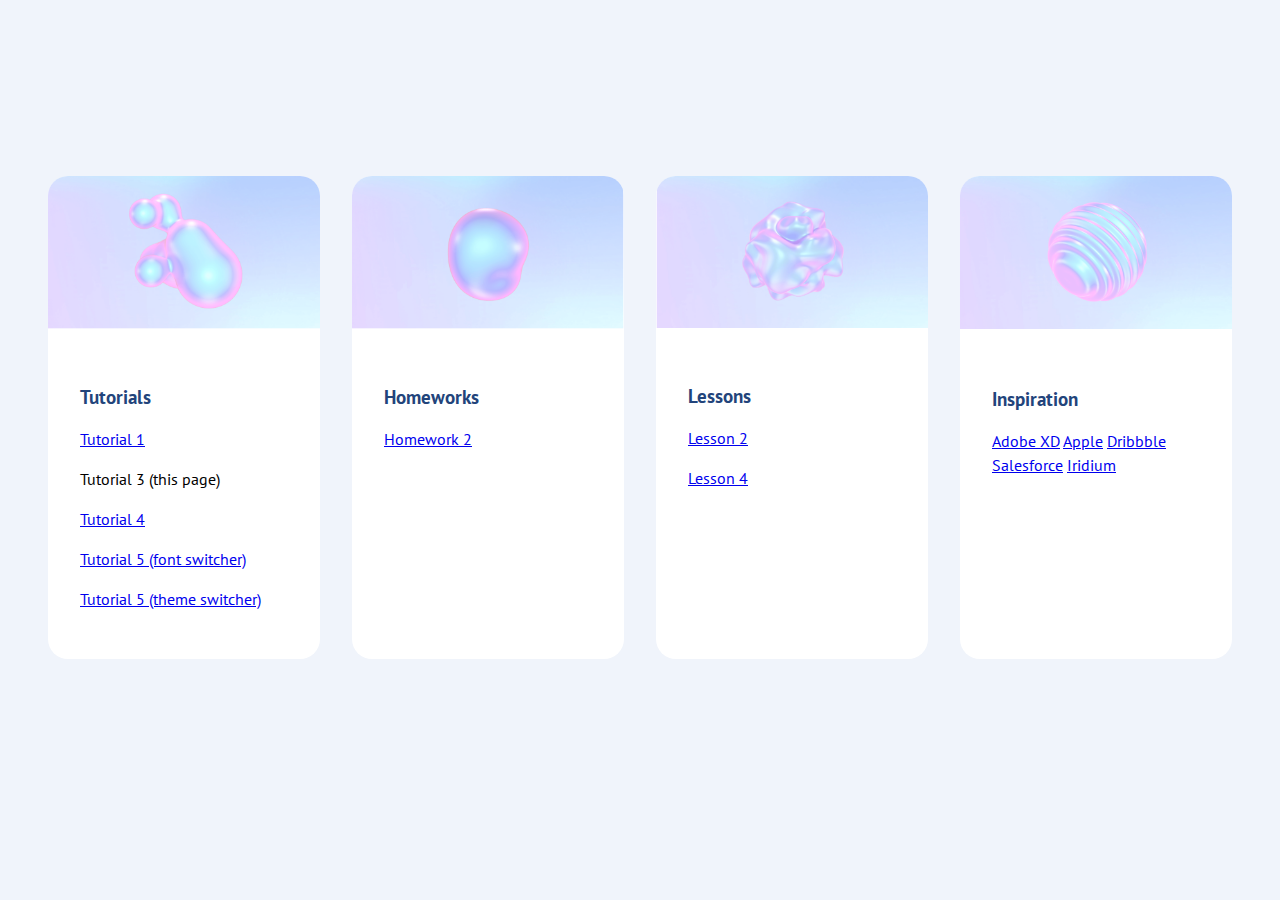
==== index.html @ 284c626e "changes" ====
<!-- You're welcome to change any of this! -->
<!DOCTYPE html>
<html lang="en">
   <head>
        <!-- stylesheets and metadata go here -->
       <title>My CS130 Homepage</title>       
       <link rel="stylesheet" href="style.css">
   </head>
   <body>
       <div class =  "site-container">
           <div class = "task-container">
               <task class = "task-card">
                   <figure class = "task-image">
                       <img src = "photos for homepage /Screenshot 2022-04-15 at 5.09.51 PM.png">
                   </figure>
                   <div class = "task-content">
                       <h3 class="card-title">Tutorials</h3>
                       <p class="list"><a href="tutorials/tutorial01">Tutorial 1</a></p>
                       <p class="list"><a>Tutorial 3 (this page)</a></p>
                       <p class="list"><a href="tutorials/tutorial04">Tutorial 4</a></p>
                       <p class="list"><a href="tutorials/tutorial05/01-font-switcher">Tutorial 5 (font switcher)</a></p>
                       <p class="list"><a href="tutorials/tutorial05/02-theme-switcher">Tutorial 5 (theme switcher)</a></p>
                   </div>
               </task>
               <task class = "task-card">
                <figure class = "task-image">
                    <img src = "photos for homepage /Screenshot 2022-04-15 at 5.09.57 PM.png">
                </figure>
                <div class = "task-content">
                    <h3 class="card-title">Homeworks</h3>
                    <p class="list"><a href="Homework/hw02-3">Homework 2</a></p>
                </div>
                </task>
                <task class = "task-card">
                 <figure class = "task-image">
                    <img src = "photos for homepage /Screenshot 2022-04-16 at 12.12.03 AM.png">
                </figure>
                <div class = "task-content">
                    <h3 class="card-title">Lessons</h3>
                    <p class="list"><a href="Lessons/lecture02">Lesson 2</a></p>
                    <p class="list"><a href="Lessons/lecture04">Lesson 4</a></p>
                 </div>
                </task>
            <task class = "task-card">
                <figure class = "task-image">
                    <img src = "photos for homepage /Screenshot 2022-04-15 at 5.39.52 PM.png">
                </figure>
                <div class = "task-content">
                    <h3 class="card-title">Inspiration</h3>
                    <p class="list"><a href=https://www.adobe.com/products/xd.html>Adobe XD</a>
                        <a href=https://www.apple.com>Apple</a>
                        <a href=https://dribbble.com>Dribbble</a>
                        <a href=https://www.salesforce.com>Salesforce</a>
                        <a href=https://www.iridiumwebdesigns.com>Iridium</a>
                    
                    </p>
                </div>
            </task>
            </div>
       </div>
   
    </body>
</html>
---- style.css ----
@import url('https://fonts.googleapis.com/css2?family=PT+Sans:wght@400;700&display=swap');
body {
    font-family: 'PT Sans', sans-serif;
    font-size: 100%;
    font-size: 16px;
    line-height: 1.5;
    background: #f0f4fb;
    -webkit-font-smoothing: antialiased;
    -moz-osx-font-smoothing: grayscale;
}
.site-container {
    margin: 11rem auto;
    max-width: calc(100% - 80px);
}
.task-container {
    display: grid;
    grid-template-columns: repeat(auto-fill, minmax(265px, 1fr));
    gap: 2rem;
}
.task-image {
    margin: 0;
    padding: 0;
    overflow: hidden;
}
.task-image img {
    max-width: 100%;
    height: auto;
    border-radius: 20px 20px 0 0;
}
.task-card {
    background: white;
    border-radius: 20px;
    transition: 0.3s;
}
.task-card:hover {
    box-shadow: 0 4px 20px 0 rgba(34, 68, 123, 0.2);
    cursor: pointer;
}
.task-content {
    padding: 2rem;
}
.task-content .card-title {
    margin: 1rem 0;
    color: #22447b;
}
.task-content .card-listt {
    font-size: 1rem;
    line-height: 1.5rem;
    color: #6b82a7;
    margin: 0;
}
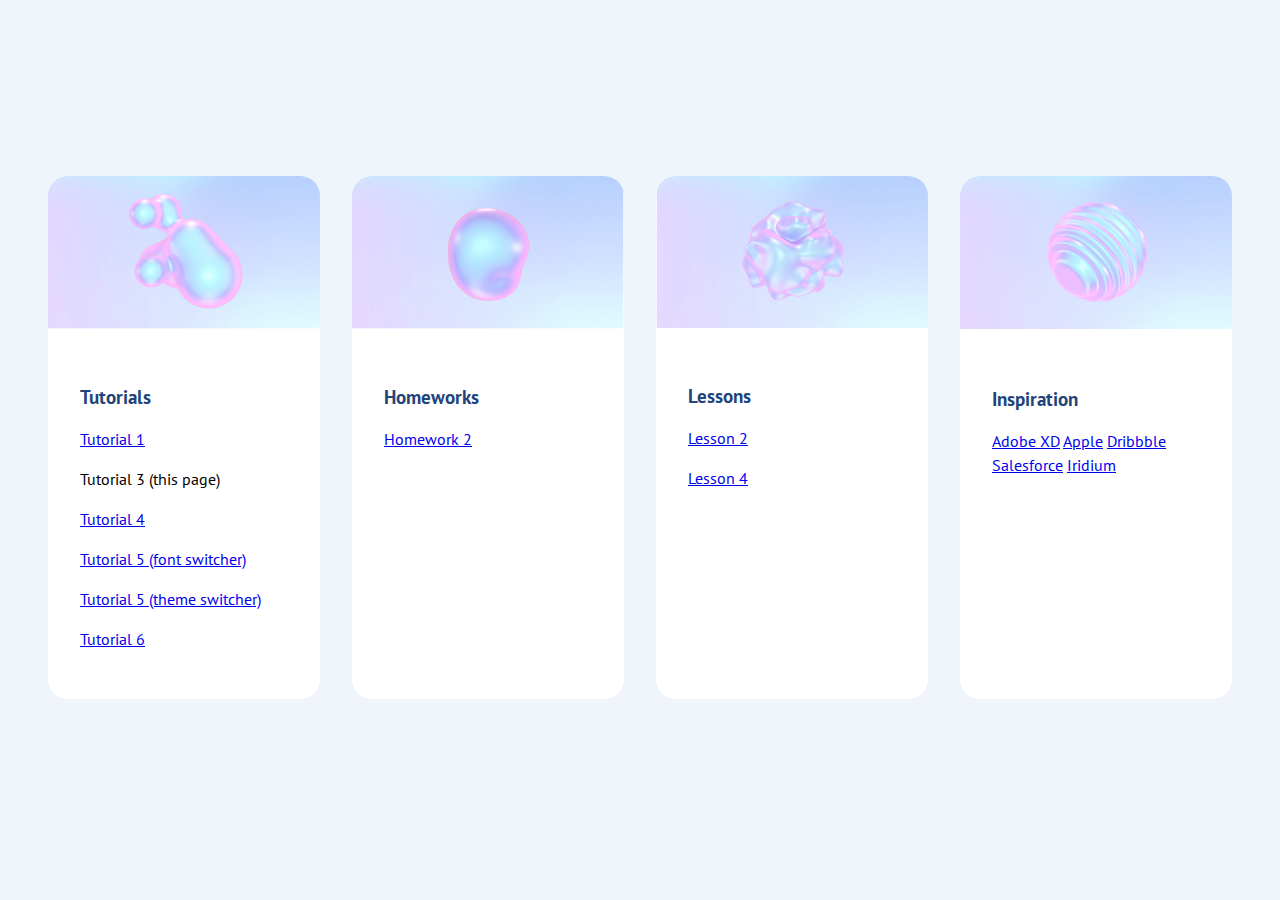
==== commit 8c6c5537: "tutorial 4" ====
--- a/index.html
+++ b/index.html
@@ -20,6 +20,7 @@
                        <p class="list"><a href="tutorials/tutorial04">Tutorial 4</a></p>
                        <p class="list"><a href="tutorials/tutorial05/01-font-switcher">Tutorial 5 (font switcher)</a></p>
                        <p class="list"><a href="tutorials/tutorial05/02-theme-switcher">Tutorial 5 (theme switcher)</a></p>
+                       <p class="list"><a href="tutorials/tutorial06">Tutorial 6 </a></p>
                    </div>
                </task>
                <task class = "task-card">
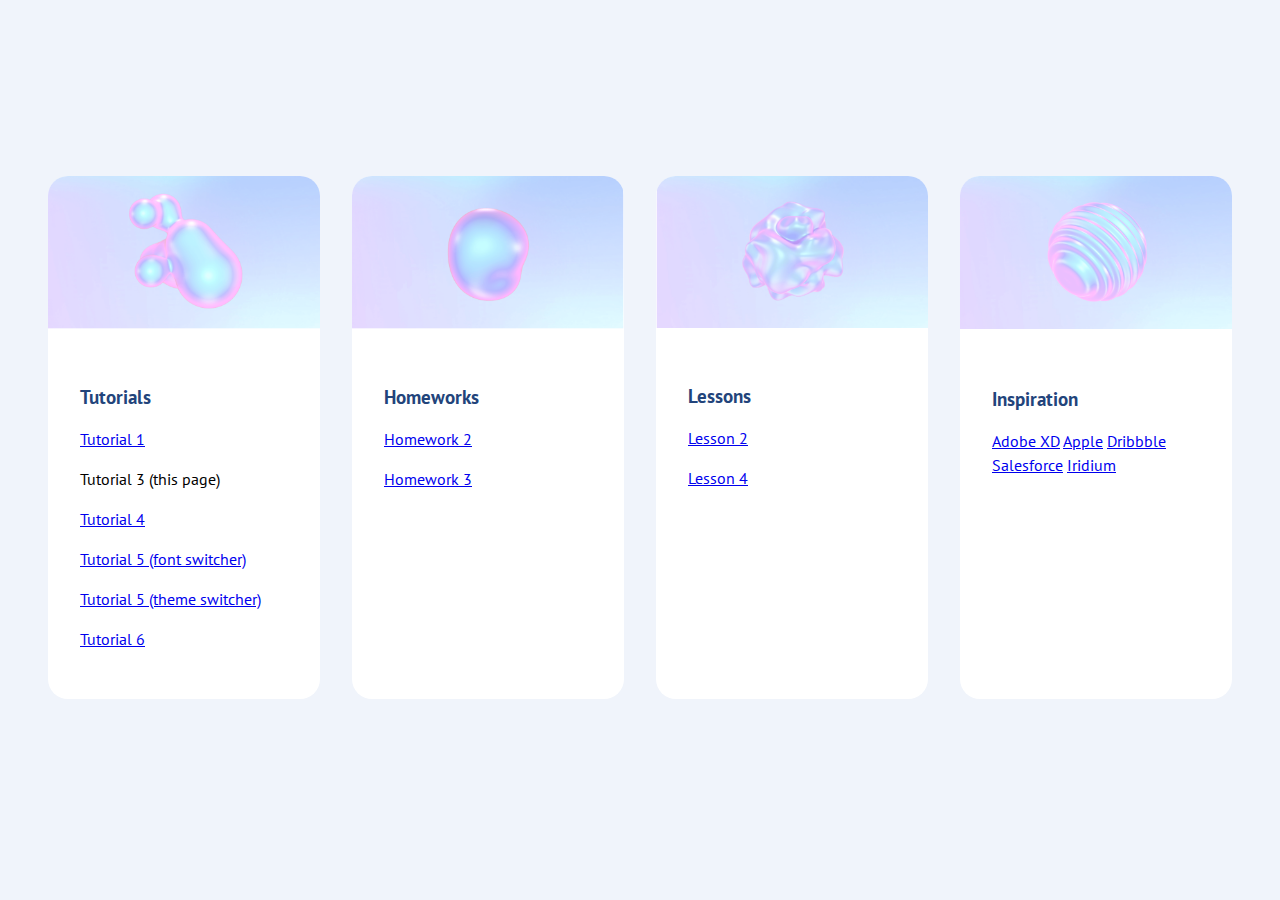
==== commit 5db02d9a: "homework 3" ====
--- a/index.html
+++ b/index.html
@@ -30,6 +30,7 @@
                 <div class = "task-content">
                     <h3 class="card-title">Homeworks</h3>
                     <p class="list"><a href="Homework/hw02-3">Homework 2</a></p>
+                    <p class="list"><a href="Homework/hw03">Homework 3</a></p>
                 </div>
                 </task>
                 <task class = "task-card">
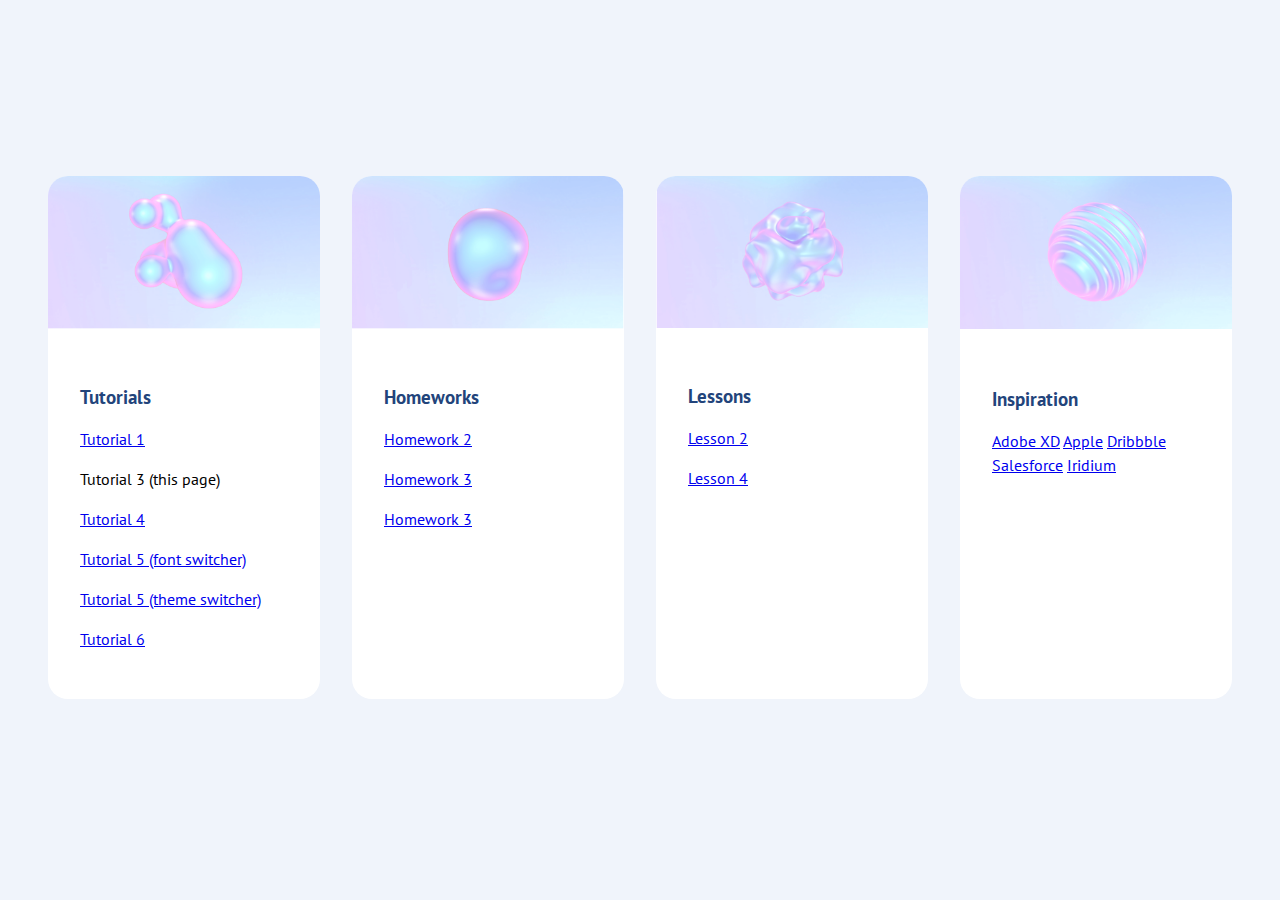
==== commit da8addbd: "tutorial" ====
--- a/index.html
+++ b/index.html
@@ -31,6 +31,7 @@
                     <h3 class="card-title">Homeworks</h3>
                     <p class="list"><a href="Homework/hw02-3">Homework 2</a></p>
                     <p class="list"><a href="Homework/hw03">Homework 3</a></p>
+                    <p class="list"><a href="Homework/hw04-2">Homework 3</a></p>
                 </div>
                 </task>
                 <task class = "task-card">
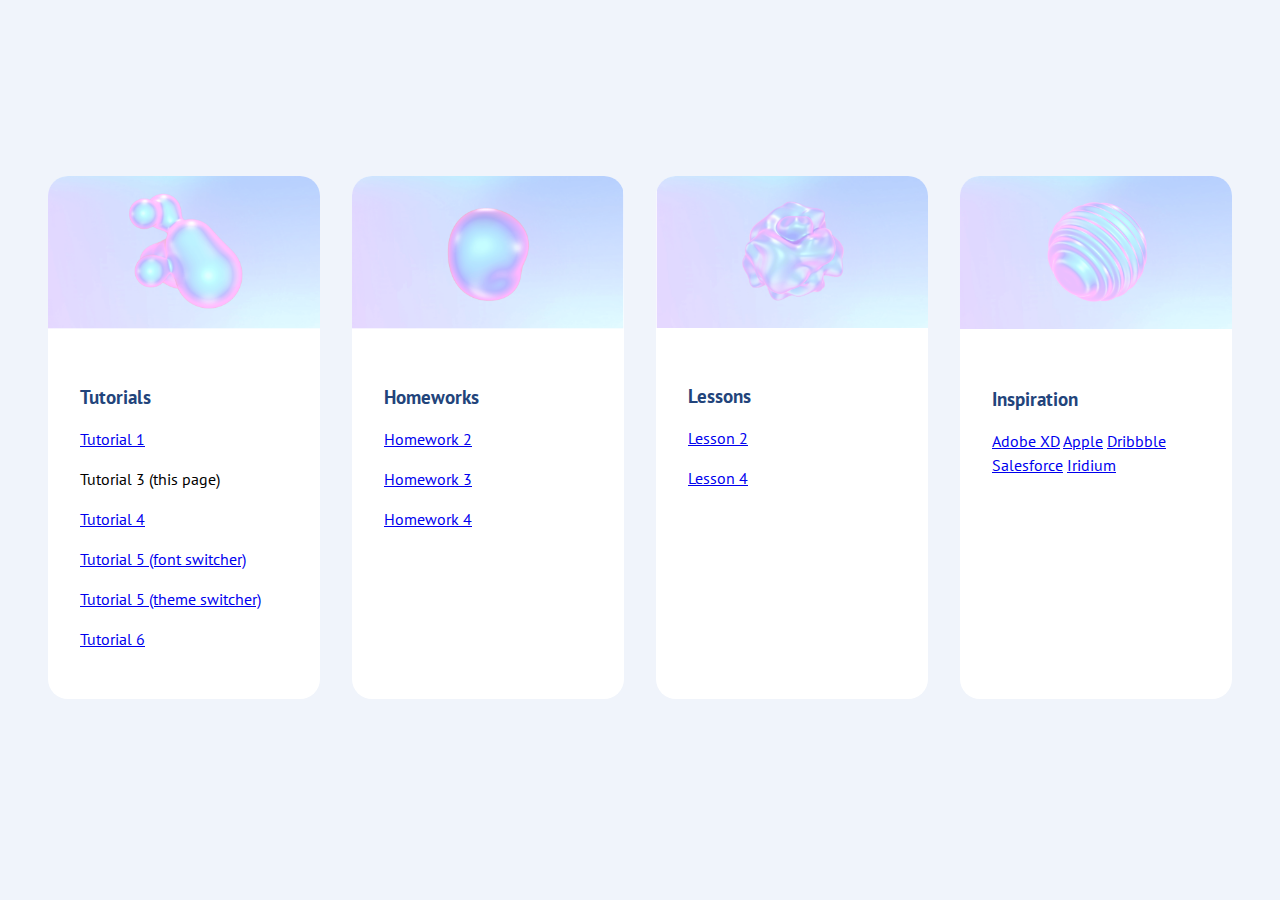
==== commit 3301945f: "tutorial" ====
--- a/index.html
+++ b/index.html
@@ -31,7 +31,7 @@
                     <h3 class="card-title">Homeworks</h3>
                     <p class="list"><a href="Homework/hw02-3">Homework 2</a></p>
                     <p class="list"><a href="Homework/hw03">Homework 3</a></p>
-                    <p class="list"><a href="Homework/hw04-2">Homework 3</a></p>
+                    <p class="list"><a href="Homework/hw04-2">Homework 4</a></p>
                 </div>
                 </task>
                 <task class = "task-card">
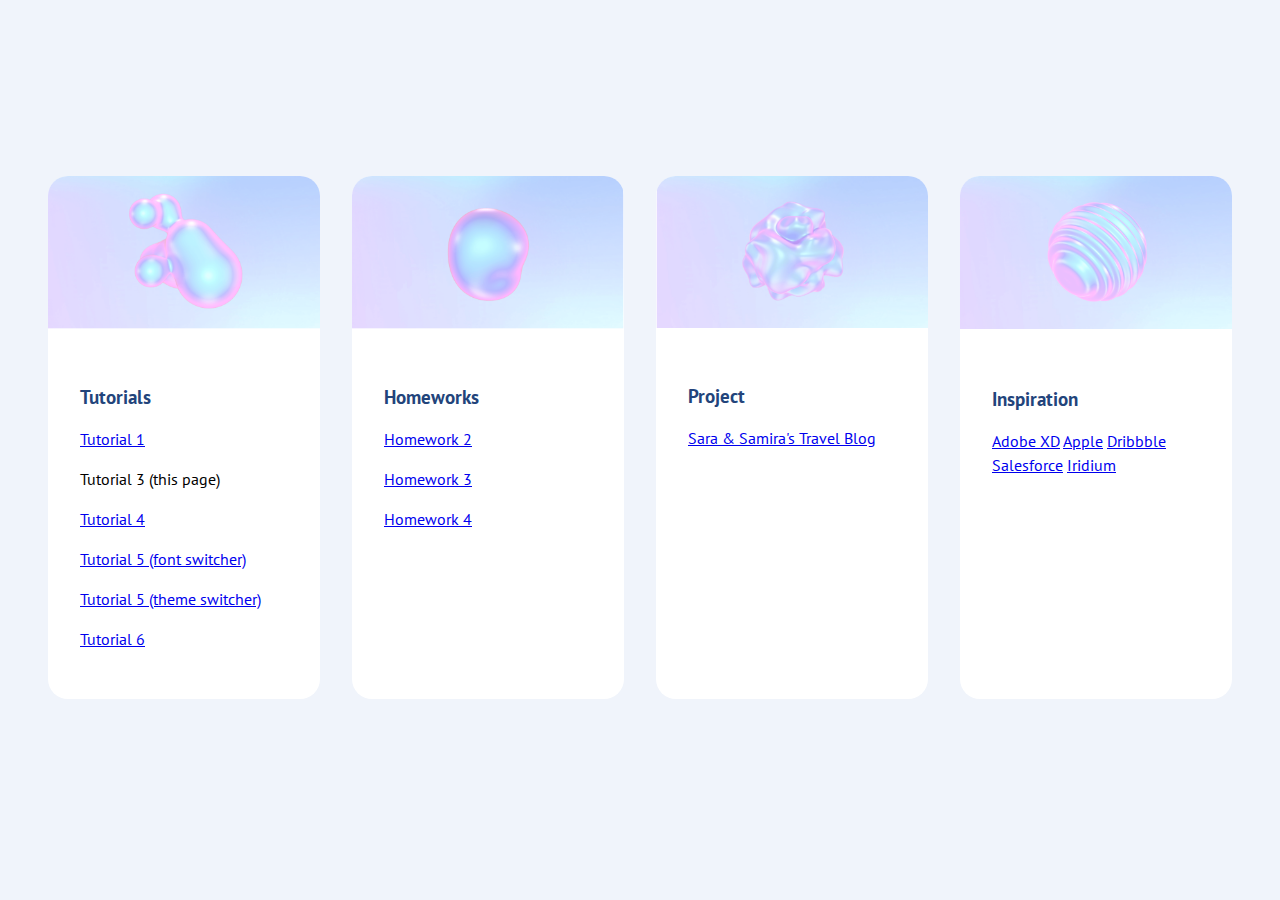
==== commit 6501e241: "commit" ====
--- a/index.html
+++ b/index.html
@@ -31,7 +31,7 @@
                     <h3 class="card-title">Homeworks</h3>
                     <p class="list"><a href="Homework/hw02-3">Homework 2</a></p>
                     <p class="list"><a href="Homework/hw03">Homework 3</a></p>
-                    <p class="list"><a href="Homework/hw04-2">Homework 4</a></p>
+                    <p class="list"><a href="Homework/hw04-2/your_task/index.html">Homework 4</a></p>
                 </div>
                 </task>
                 <task class = "task-card">
@@ -39,9 +39,8 @@
                     <img src = "photos for homepage /Screenshot 2022-04-16 at 12.12.03 AM.png">
                 </figure>
                 <div class = "task-content">
-                    <h3 class="card-title">Lessons</h3>
-                    <p class="list"><a href="Lessons/lecture02">Lesson 2</a></p>
-                    <p class="list"><a href="Lessons/lecture04">Lesson 4</a></p>
+                    <h3 class="card-title">Project</h3>
+                    <p class="list"><a href="Travel Blog CS130/index.html">Sara & Samira's Travel Blog</a></p>
                  </div>
                 </task>
             <task class = "task-card">
